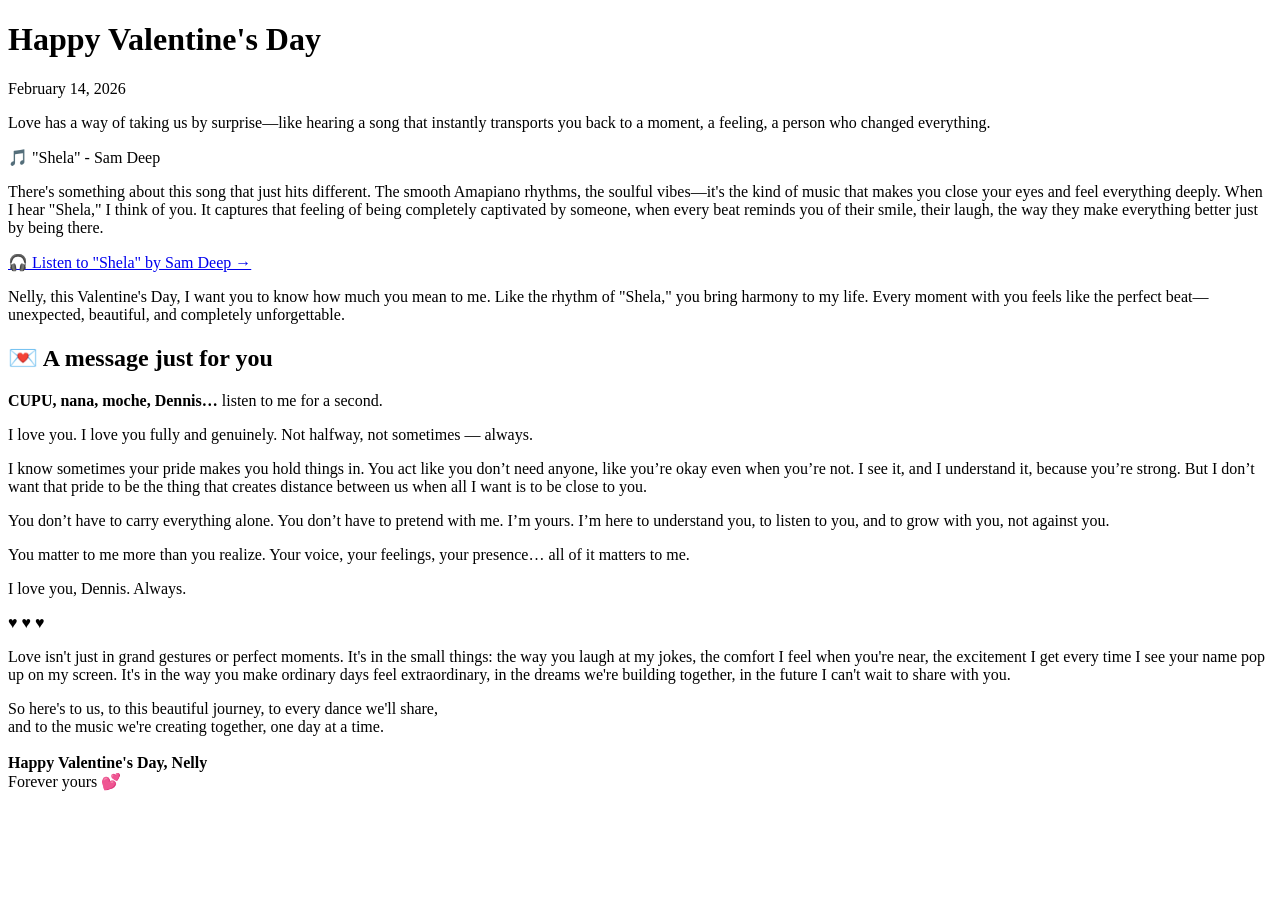
==== index.html @ 93114445 "Create index.html for Valentine's Day message This HTML file serves as a heartfelt Valentine's Day m" ====
<!DOCTYPE html>
<html lang="en">
<head>
  <meta charset="UTF-8" />
  <meta name="viewport" content="width=device-width, initial-scale=1.0" />
  <title>Love Like a Classic Song | Valentine's Day 2026</title>

  <!-- Link external CSS -->
  <link rel="stylesheet" href="assets/style.css" />
</head>

<body>
  <div class="container">
    <div class="header">
      <h1>Happy Valentine's Day</h1>
      <p class="subtitle">February 14, 2026</p>
    </div>

    <div class="content">
      <p class="message">
        Love has a way of taking us by surprise—like hearing a song that instantly transports you back to a moment, a feeling, a person who changed everything.
      </p>

      <div class="song-reference">
        <div class="song-title">🎵 "Shela" - Sam Deep</div>
        <p>
          There's something about this song that just hits different. The smooth Amapiano rhythms, the soulful vibes—it's the kind of music that makes you close your eyes and feel everything deeply. When I hear "Shela," I think of you. It captures that feeling of being completely captivated by someone, when every beat reminds you of their smile, their laugh, the way they make everything better just by being there.
        </p>

        <p class="song-link-wrap">
          <a class="song-link" href="https://www.youtube.com/results?search_query=shela+sam+deep" target="_blank" rel="noopener">
            🎧 Listen to "Shela" by Sam Deep →
          </a>
        </p>
      </div>

      <p class="message">
        Nelly, this Valentine's Day, I want you to know how much you mean to me. Like the rhythm of "Shela," you bring harmony to my life. Every moment with you feels like the perfect beat—unexpected, beautiful, and completely unforgettable.
      </p>

      <div class="love-letter">
        <h2>💌 A message just for you</h2>

        <p><strong>CUPU, nana, moche, Dennis…</strong> listen to me for a second.</p>

        <p>I love you. I love you fully and genuinely. Not halfway, not sometimes — always.</p>

        <p>
          I know sometimes your pride makes you hold things in. You act like you don’t need anyone, like you’re okay even when you’re not. I see it, and I understand it, because you’re strong. But I don’t want that pride to be the thing that creates distance between us when all I want is to be close to you.
        </p>

        <p>
          You don’t have to carry everything alone. You don’t have to pretend with me. I’m yours. I’m here to understand you, to listen to you, and to grow with you, not against you.
        </p>

        <p>
          You matter to me more than you realize. Your voice, your feelings, your presence… all of it matters to me.
        </p>

        <p class="signature">I love you, Dennis. Always.</p>
      </div>

      <div class="hearts">♥ ♥ ♥</div>

      <p class="message">
        Love isn't just in grand gestures or perfect moments. It's in the small things: the way you laugh at my jokes, the comfort I feel when you're near, the excitement I get every time I see your name pop up on my screen. It's in the way you make ordinary days feel extraordinary, in the dreams we're building together, in the future I can't wait to share with you.
      </p>

      <p class="closing">
        So here's to us, to this beautiful journey, to every dance we'll share,<br />
        and to the music we're creating together, one day at a time.<br /><br />
        <strong>Happy Valentine's Day, Nelly</strong><br />
        Forever yours 💕
      </p>
    </div>
  </div>
</body>
</html>
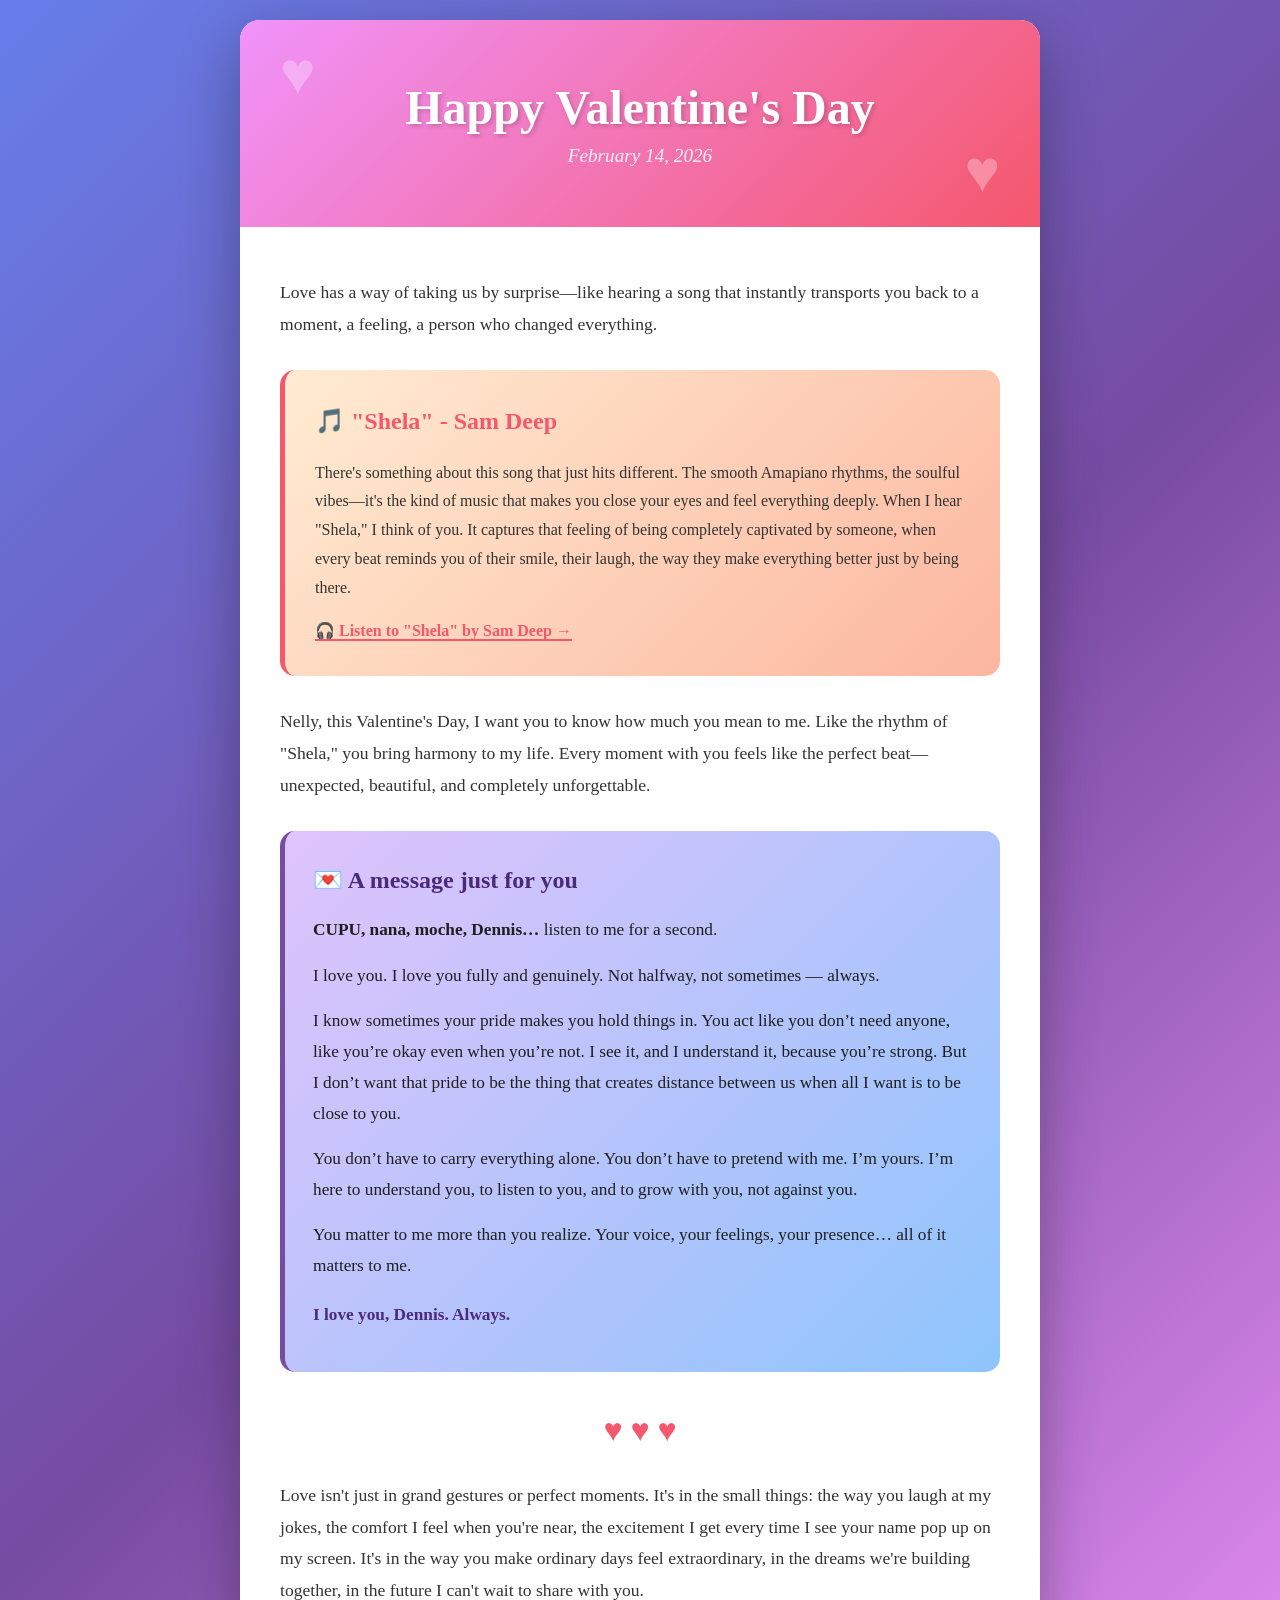
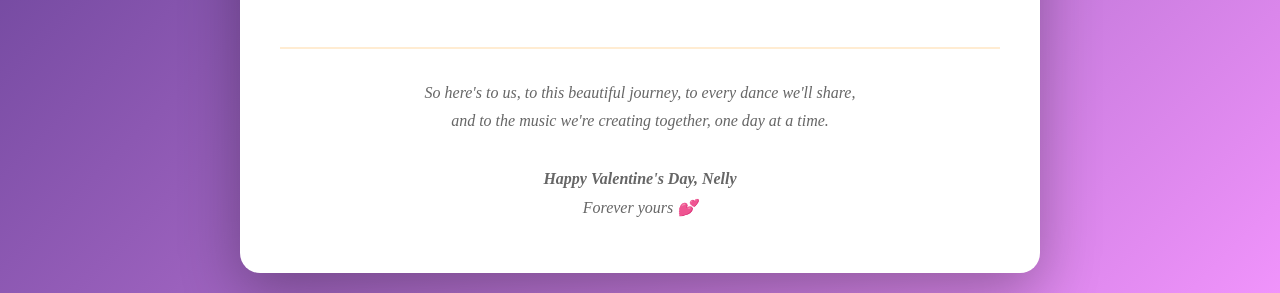
==== commit 04ceb94c: "Update index.html" ====
--- a/index.html
+++ b/index.html
@@ -28,7 +28,155 @@
         </p>
 
         <p class="song-link-wrap">
-          <a class="song-link" href="https://www.youtube.com/results?search_query=shela+sam+deep" target="_blank" rel="noopener">
+          <a class="song-link" href="* { margin: 0; padding: 0; box-sizing: border-box; }
+
+body {
+  font-family: 'Georgia', serif;
+  background: linear-gradient(135deg, #667eea 0%, #764ba2 50%, #f093fb 100%);
+  min-height: 100vh;
+  display: flex;
+  justify-content: center;
+  align-items: center;
+  padding: 20px;
+}
+
+.container {
+  max-width: 800px;
+  background: white;
+  border-radius: 20px;
+  box-shadow: 0 20px 60px rgba(0, 0, 0, 0.3);
+  overflow: hidden;
+}
+
+.header {
+  background: linear-gradient(135deg, #f093fb 0%, #f5576c 100%);
+  padding: 60px 40px;
+  text-align: center;
+  position: relative;
+}
+
+.header::before {
+  content: "♥";
+  position: absolute;
+  top: 20px;
+  left: 40px;
+  font-size: 60px;
+  color: rgba(255, 255, 255, 0.3);
+  animation: pulse 2s infinite;
+}
+
+.header::after {
+  content: "♥";
+  position: absolute;
+  bottom: 20px;
+  right: 40px;
+  font-size: 60px;
+  color: rgba(255, 255, 255, 0.3);
+  animation: pulse 2s infinite 1s;
+}
+
+@keyframes pulse {
+  0%, 100% { transform: scale(1); opacity: 0.3; }
+  50% { transform: scale(1.2); opacity: 0.6; }
+}
+
+h1 {
+  color: white;
+  font-size: 3em;
+  margin-bottom: 10px;
+  text-shadow: 2px 2px 4px rgba(0,0,0,0.2);
+}
+
+.subtitle {
+  color: rgba(255, 255, 255, 0.9);
+  font-size: 1.2em;
+  font-style: italic;
+}
+
+.content {
+  padding: 50px 40px;
+  line-height: 1.8;
+  color: #333;
+}
+
+.song-reference {
+  background: linear-gradient(135deg, #ffecd2 0%, #fcb69f 100%);
+  padding: 30px;
+  border-radius: 15px;
+  margin: 30px 0;
+  border-left: 5px solid #f5576c;
+}
+
+.song-title {
+  font-size: 1.5em;
+  color: #f5576c;
+  margin-bottom: 15px;
+  font-weight: bold;
+}
+
+.song-link-wrap { margin-top: 15px; }
+
+.song-link {
+  color: #f5576c;
+  text-decoration: none;
+  font-weight: bold;
+  border-bottom: 2px solid #f5576c;
+}
+
+.message {
+  font-size: 1.1em;
+  margin-bottom: 20px;
+}
+
+.hearts {
+  text-align: center;
+  font-size: 2em;
+  margin: 20px 0;
+  color: #f5576c;
+}
+
+.closing {
+  text-align: center;
+  font-style: italic;
+  color: #666;
+  margin-top: 40px;
+  padding-top: 30px;
+  border-top: 2px solid #ffecd2;
+}
+
+/* Love letter box */
+.love-letter {
+  background: linear-gradient(135deg, #e0c3fc 0%, #8ec5fc 100%);
+  padding: 28px;
+  border-radius: 15px;
+  margin: 30px 0;
+  border-left: 5px solid #764ba2;
+  color: #1f1f1f;
+}
+
+.love-letter h2 {
+  font-size: 1.5em;
+  margin-bottom: 12px;
+  color: #4b2a7a;
+}
+
+.love-letter p {
+  margin-bottom: 14px;
+  font-size: 1.08em;
+}
+
+.love-letter .signature {
+  margin-top: 18px;
+  font-weight: bold;
+  color: #4b2a7a;
+}
+
+@media (max-width: 600px) {
+  h1 { font-size: 2em; }
+  .content { padding: 30px 20px; }
+  .header { padding: 40px 20px; }
+}
+" target="_blank" rel="noopener">
             🎧 Listen to "Shela" by Sam Deep →
           </a>
         </p>
--- a/assets/style.css
+++ b/assets/style.css
@@ -0,0 +1,148 @@
+* { margin: 0; padding: 0; box-sizing: border-box; }
+
+body {
+  font-family: 'Georgia', serif;
+  background: linear-gradient(135deg, #667eea 0%, #764ba2 50%, #f093fb 100%);
+  min-height: 100vh;
+  display: flex;
+  justify-content: center;
+  align-items: center;
+  padding: 20px;
+}
+
+.container {
+  max-width: 800px;
+  background: white;
+  border-radius: 20px;
+  box-shadow: 0 20px 60px rgba(0, 0, 0, 0.3);
+  overflow: hidden;
+}
+
+.header {
+  background: linear-gradient(135deg, #f093fb 0%, #f5576c 100%);
+  padding: 60px 40px;
+  text-align: center;
+  position: relative;
+}
+
+.header::before {
+  content: "♥";
+  position: absolute;
+  top: 20px;
+  left: 40px;
+  font-size: 60px;
+  color: rgba(255, 255, 255, 0.3);
+  animation: pulse 2s infinite;
+}
+
+.header::after {
+  content: "♥";
+  position: absolute;
+  bottom: 20px;
+  right: 40px;
+  font-size: 60px;
+  color: rgba(255, 255, 255, 0.3);
+  animation: pulse 2s infinite 1s;
+}
+
+@keyframes pulse {
+  0%, 100% { transform: scale(1); opacity: 0.3; }
+  50% { transform: scale(1.2); opacity: 0.6; }
+}
+
+h1 {
+  color: white;
+  font-size: 3em;
+  margin-bottom: 10px;
+  text-shadow: 2px 2px 4px rgba(0,0,0,0.2);
+}
+
+.subtitle {
+  color: rgba(255, 255, 255, 0.9);
+  font-size: 1.2em;
+  font-style: italic;
+}
+
+.content {
+  padding: 50px 40px;
+  line-height: 1.8;
+  color: #333;
+}
+
+.song-reference {
+  background: linear-gradient(135deg, #ffecd2 0%, #fcb69f 100%);
+  padding: 30px;
+  border-radius: 15px;
+  margin: 30px 0;
+  border-left: 5px solid #f5576c;
+}
+
+.song-title {
+  font-size: 1.5em;
+  color: #f5576c;
+  margin-bottom: 15px;
+  font-weight: bold;
+}
+
+.song-link-wrap { margin-top: 15px; }
+
+.song-link {
+  color: #f5576c;
+  text-decoration: none;
+  font-weight: bold;
+  border-bottom: 2px solid #f5576c;
+}
+
+.message {
+  font-size: 1.1em;
+  margin-bottom: 20px;
+}
+
+.hearts {
+  text-align: center;
+  font-size: 2em;
+  margin: 20px 0;
+  color: #f5576c;
+}
+
+.closing {
+  text-align: center;
+  font-style: italic;
+  color: #666;
+  margin-top: 40px;
+  padding-top: 30px;
+  border-top: 2px solid #ffecd2;
+}
+
+/* Love letter box */
+.love-letter {
+  background: linear-gradient(135deg, #e0c3fc 0%, #8ec5fc 100%);
+  padding: 28px;
+  border-radius: 15px;
+  margin: 30px 0;
+  border-left: 5px solid #764ba2;
+  color: #1f1f1f;
+}
+
+.love-letter h2 {
+  font-size: 1.5em;
+  margin-bottom: 12px;
+  color: #4b2a7a;
+}
+
+.love-letter p {
+  margin-bottom: 14px;
+  font-size: 1.08em;
+}
+
+.love-letter .signature {
+  margin-top: 18px;
+  font-weight: bold;
+  color: #4b2a7a;
+}
+
+@media (max-width: 600px) {
+  h1 { font-size: 2em; }
+  .content { padding: 30px 20px; }
+  .header { padding: 40px 20px; }
+}
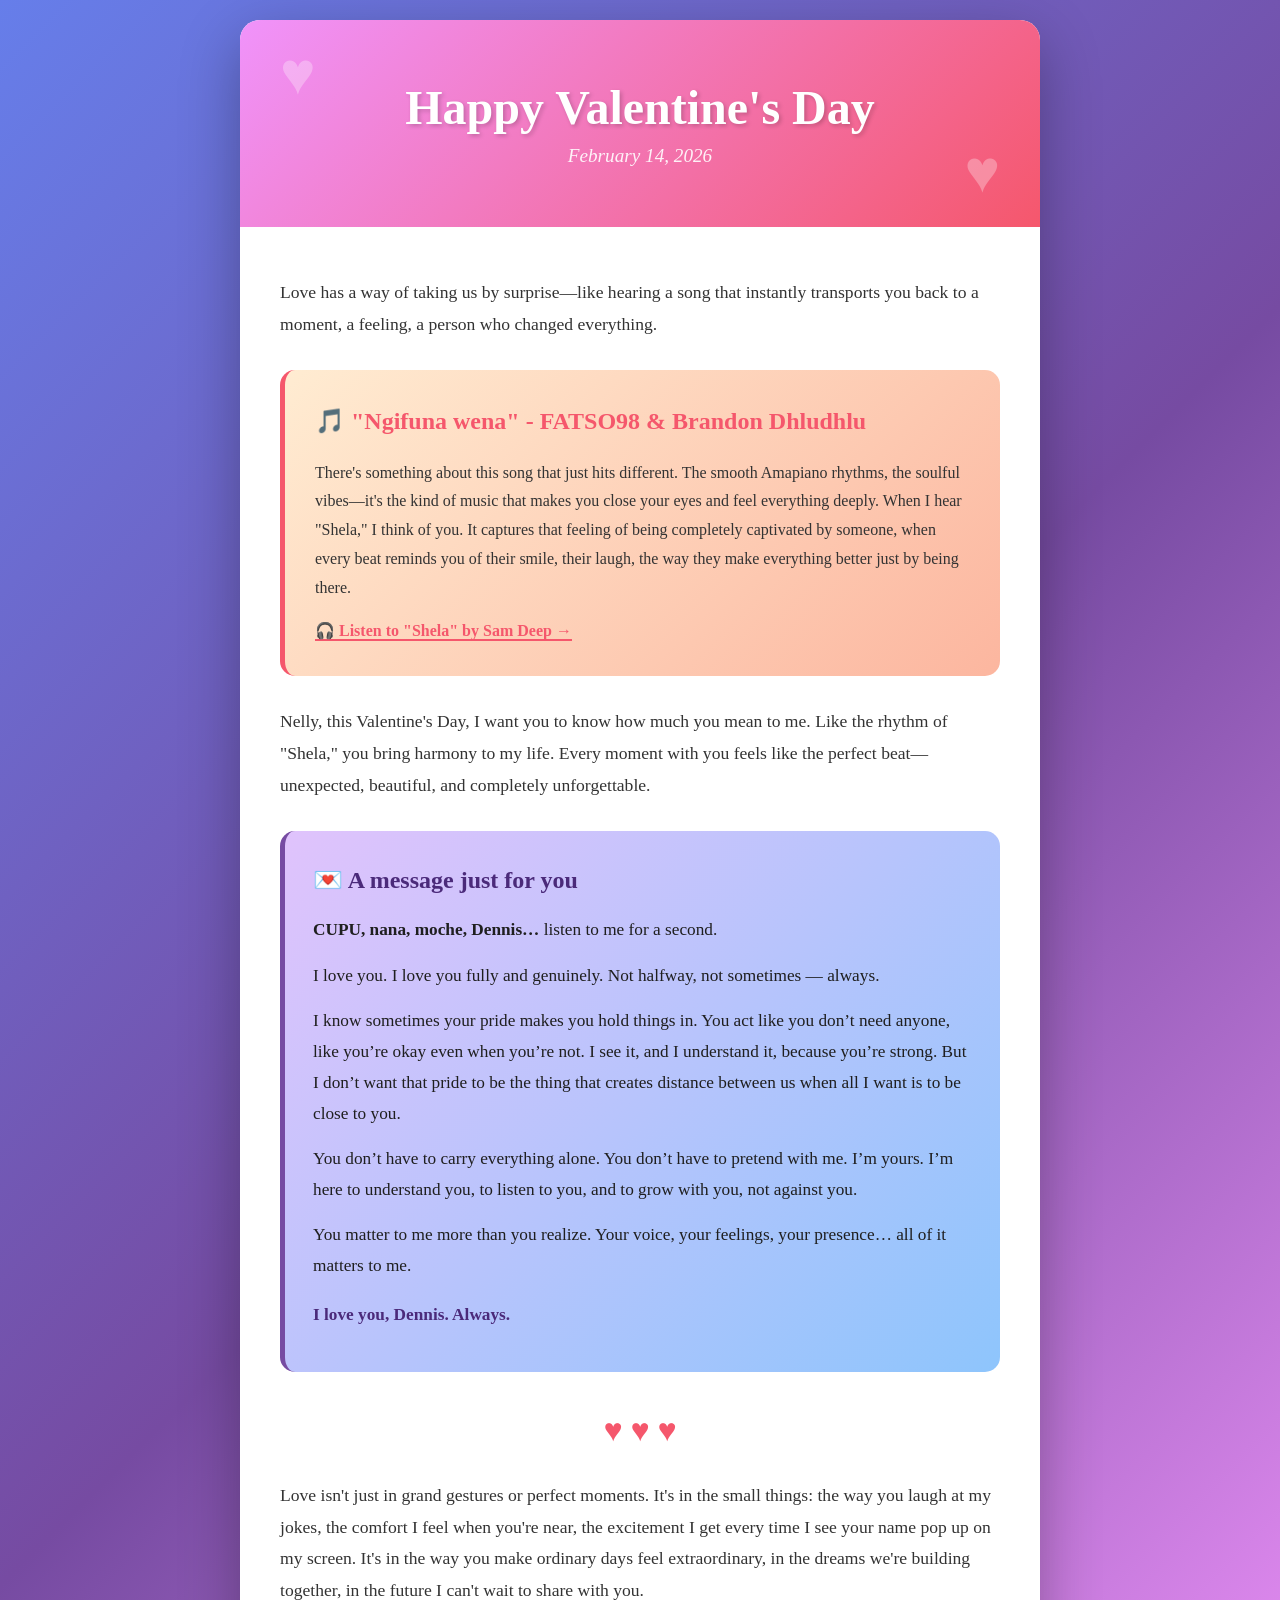
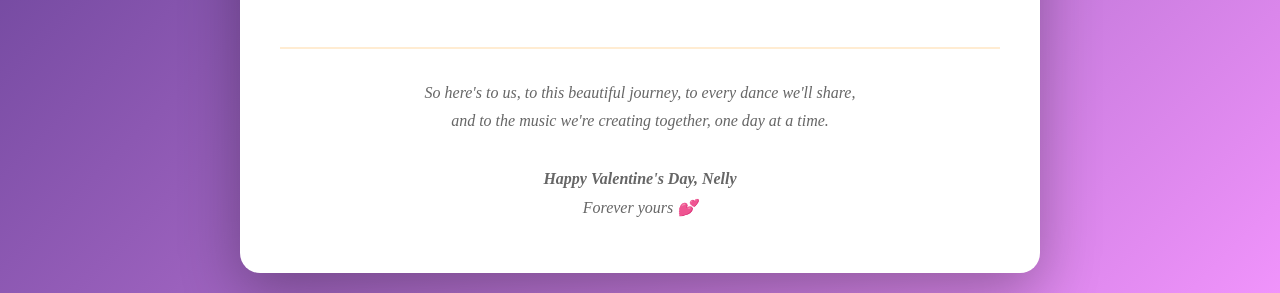
==== commit aec3fe4b: "Update song reference from 'Shela' to 'Ngifuna wena'" ====
--- a/index.html
+++ b/index.html
@@ -22,7 +22,7 @@
       </p>
 
       <div class="song-reference">
-        <div class="song-title">🎵 "Shela" - Sam Deep</div>
+        <div class="song-title">🎵 "Ngifuna wena" - FATSO98 & Brandon Dhludhlu</div>
         <p>
           There's something about this song that just hits different. The smooth Amapiano rhythms, the soulful vibes—it's the kind of music that makes you close your eyes and feel everything deeply. When I hear "Shela," I think of you. It captures that feeling of being completely captivated by someone, when every beat reminds you of their smile, their laugh, the way they make everything better just by being there.
         </p>
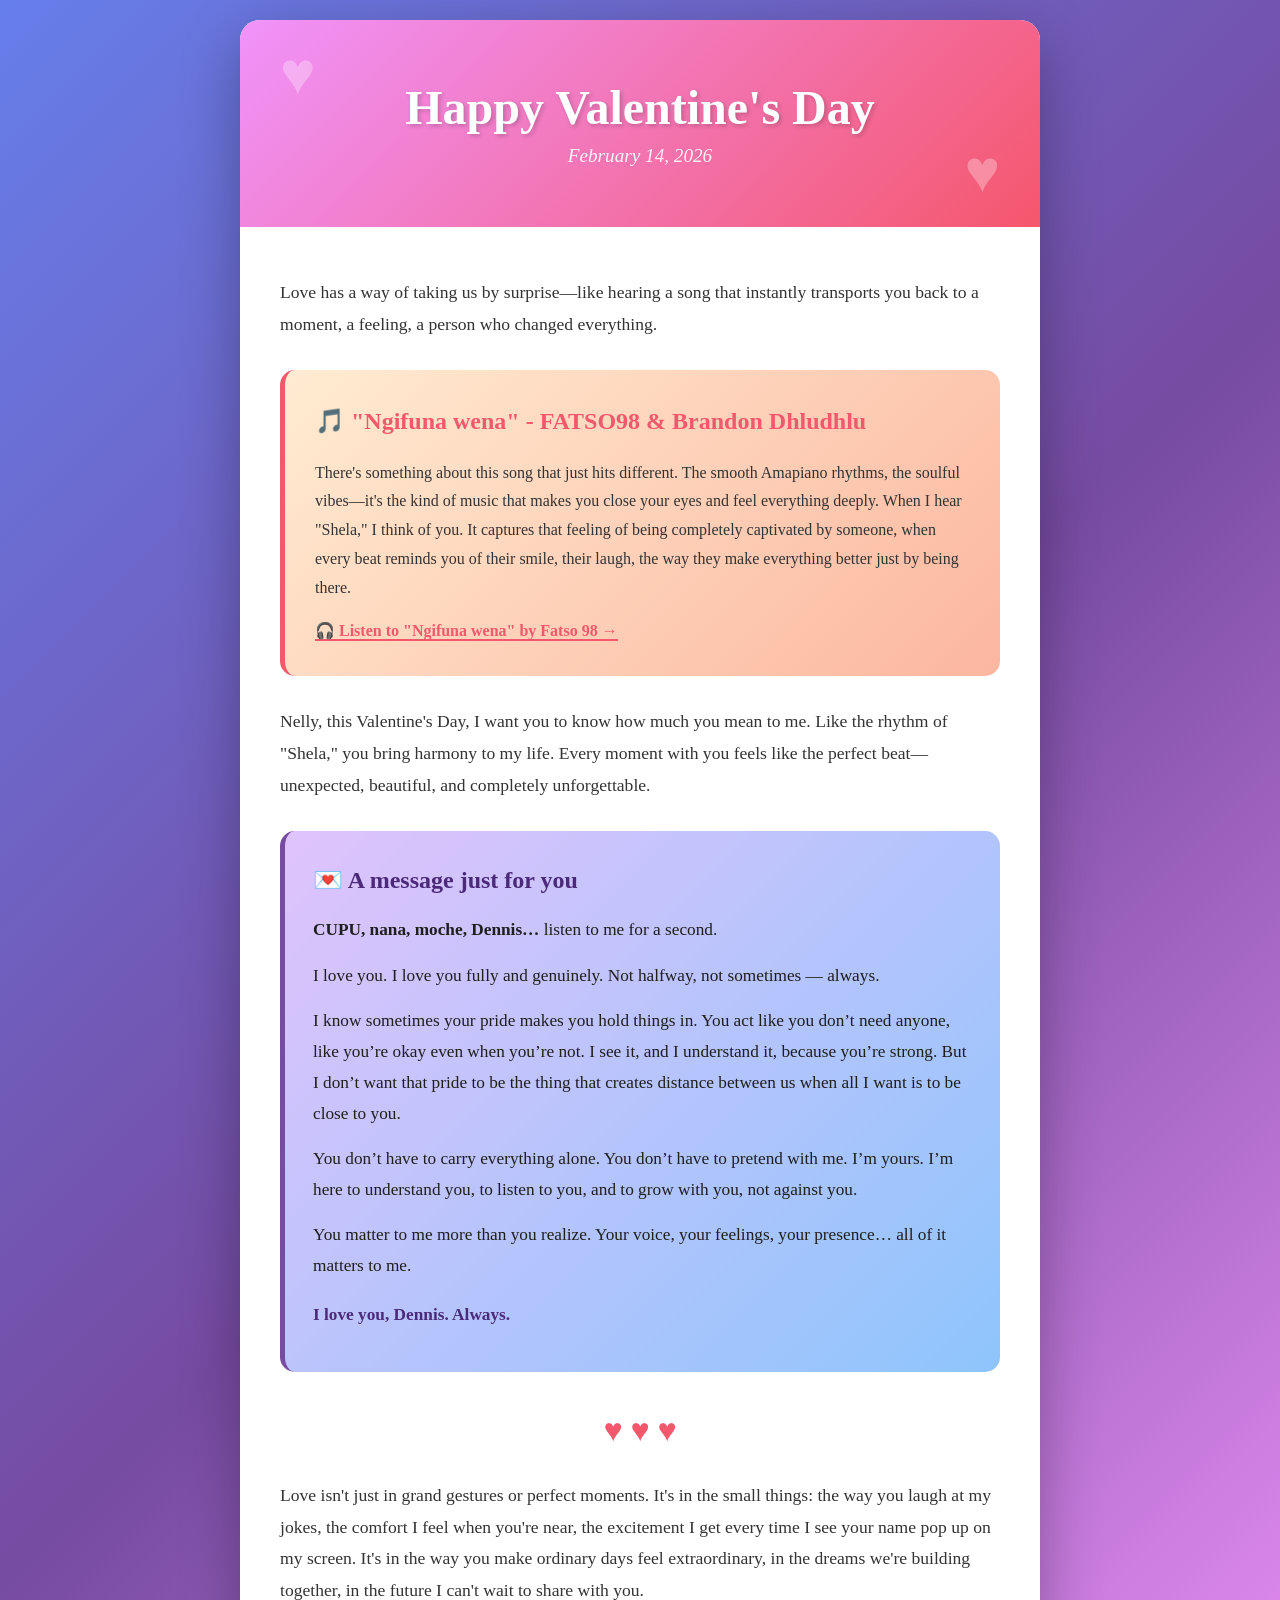
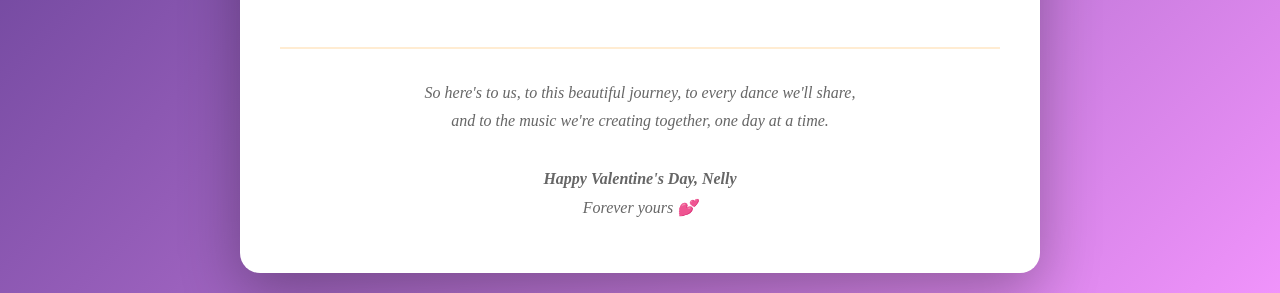
==== commit df8871b0: "Update song title in index.html" ====
--- a/index.html
+++ b/index.html
@@ -177,7 +177,7 @@
   .header { padding: 40px 20px; }
 }
 " target="_blank" rel="noopener">
-            🎧 Listen to "Shela" by Sam Deep →
+            🎧 Listen to "Ngifuna wena" by Fatso 98 →
           </a>
         </p>
       </div>
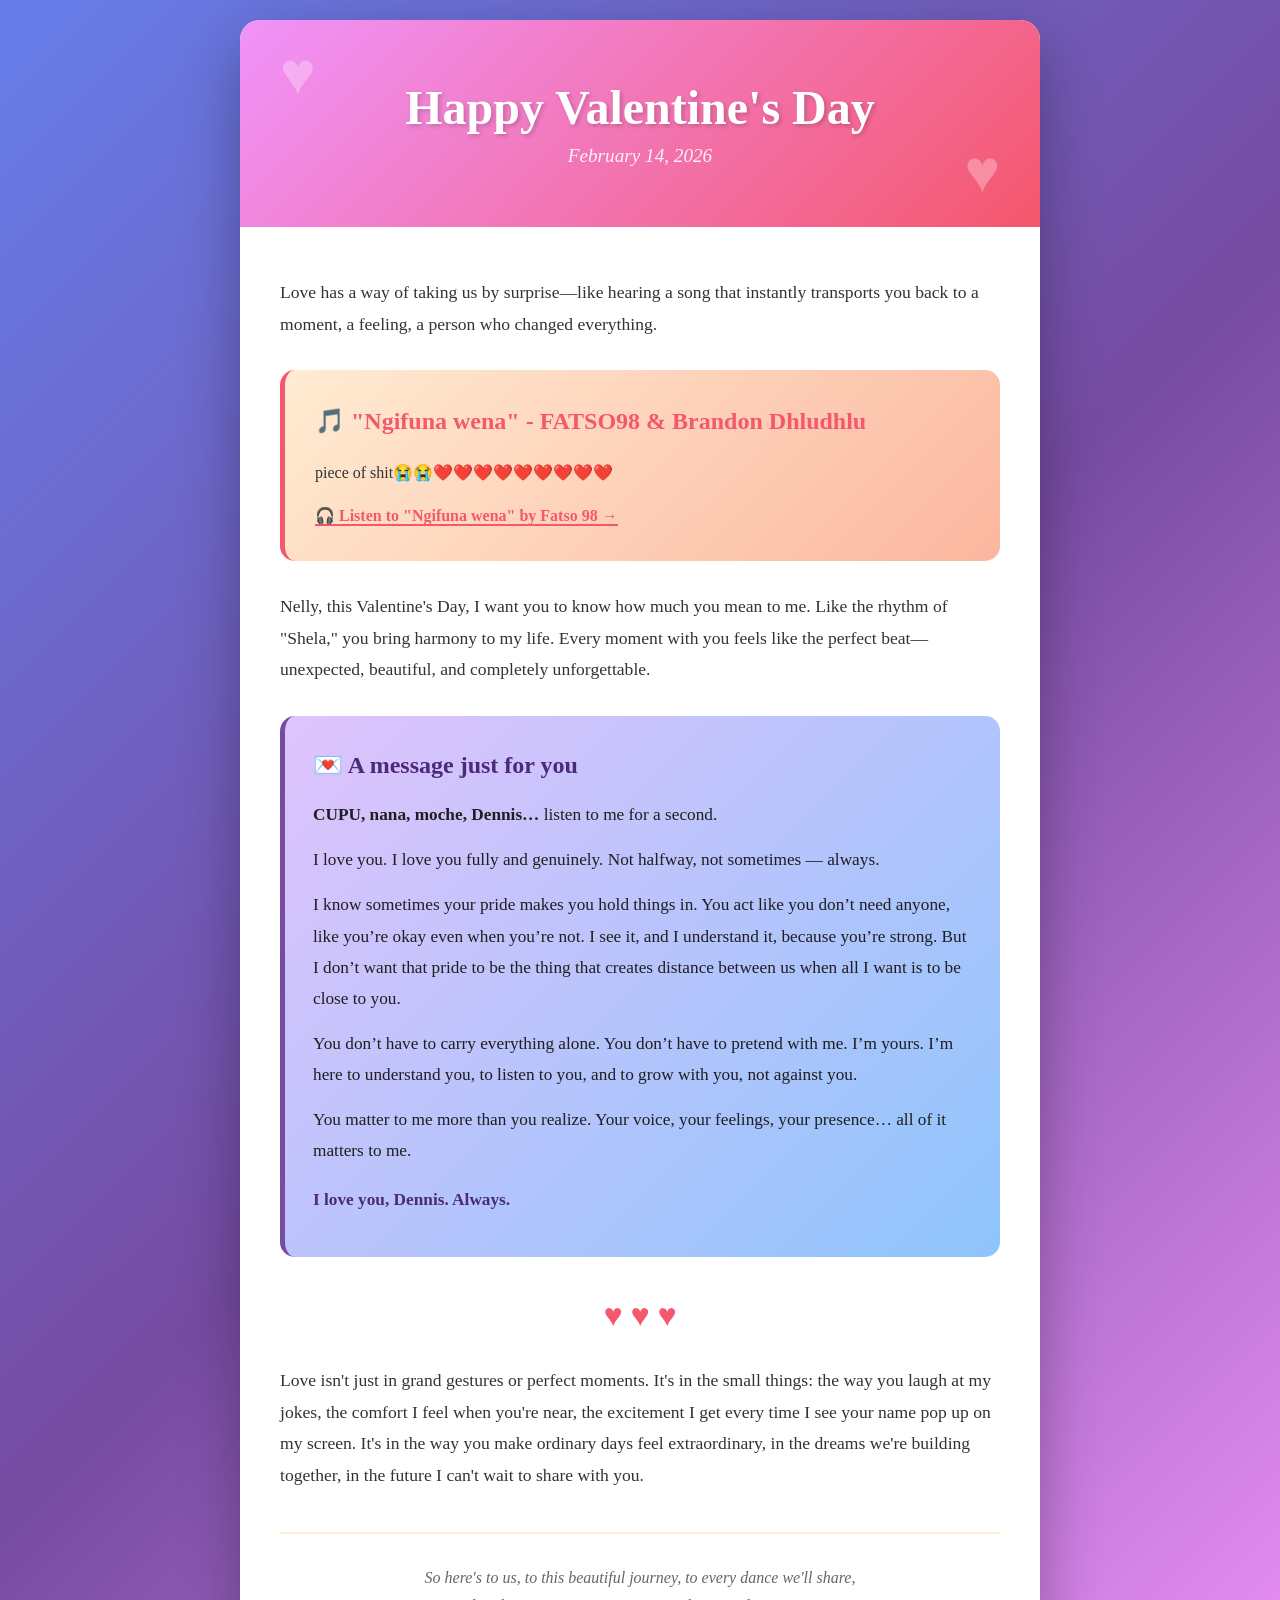
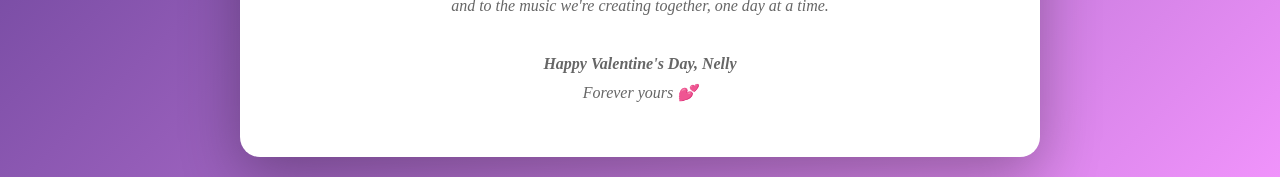
==== commit e0468a53: "Update song description in index.html Replaced the song description with a new emotional expression." ====
--- a/index.html
+++ b/index.html
@@ -24,7 +24,7 @@
       <div class="song-reference">
         <div class="song-title">🎵 "Ngifuna wena" - FATSO98 & Brandon Dhludhlu</div>
         <p>
-          There's something about this song that just hits different. The smooth Amapiano rhythms, the soulful vibes—it's the kind of music that makes you close your eyes and feel everything deeply. When I hear "Shela," I think of you. It captures that feeling of being completely captivated by someone, when every beat reminds you of their smile, their laugh, the way they make everything better just by being there.
+         piece of shit😭😭❤️❤️❤️❤️❤️❤️❤️❤️❤️
         </p>
 
         <p class="song-link-wrap">
